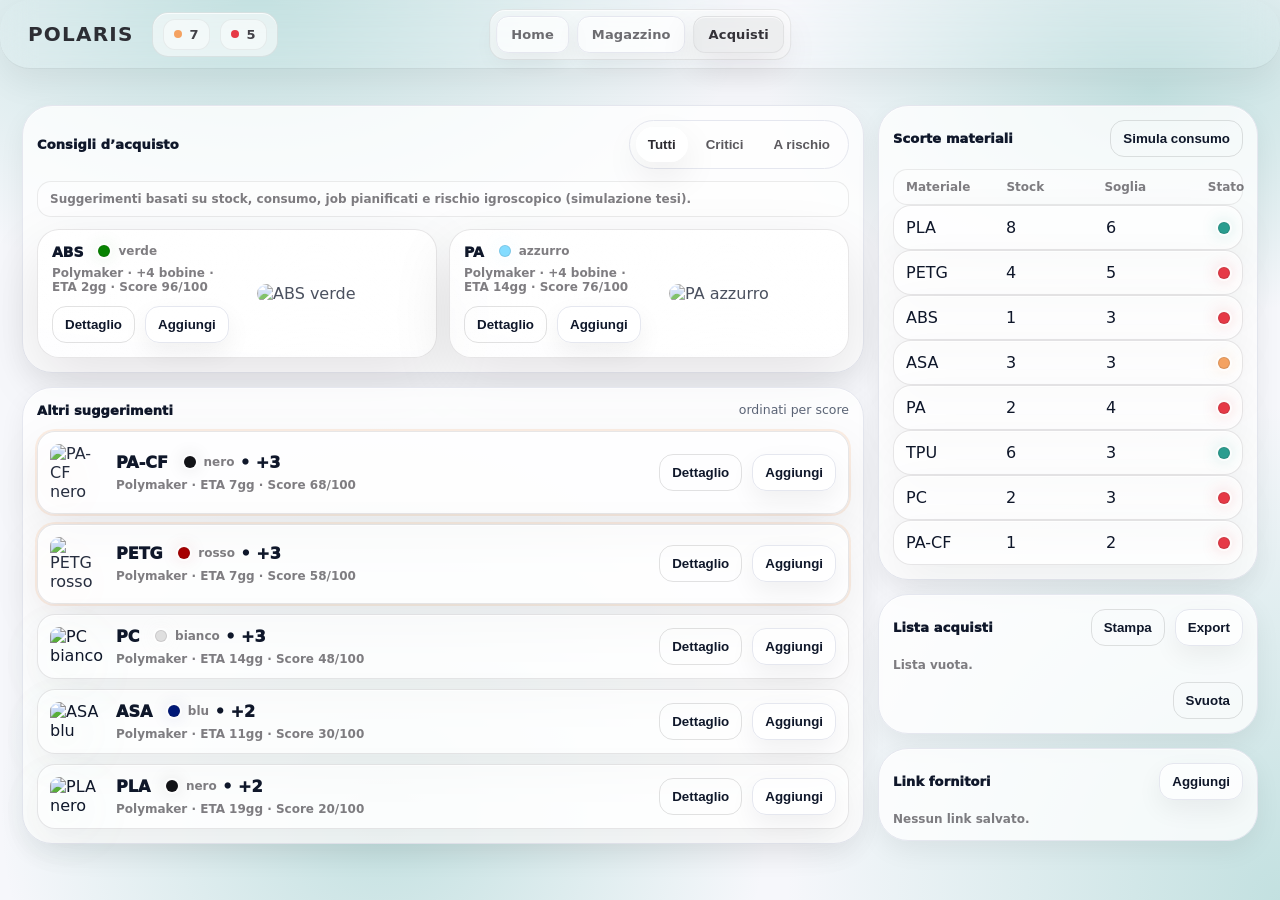
==== acquisti/index.html @ aa4308d7 "Changes to be committed: 	deleted:    AURA.code-workspace 	new file:   POLARIS.code-workspace 	modif" ====
<!doctype html>
<html lang="it">
<head>
  <meta charset="utf-8" />
  <meta name="viewport" content="width=device-width,initial-scale=1" />
  <title>POLARIS — Acquisti</title>

  <!-- Design system -->
  <link rel="stylesheet" href="../theme.css">
  <!-- Page styles -->
  <link rel="stylesheet" href="style.css">
</head>

<body>
  <header class="header header-nav">
    <div class="header-inner">
      <div class="brand">
        <div class="logo">POLARIS</div>
      </div>

      <nav class="nav" aria-label="Navigazione">
        <a class="nav-link" href="../index.html">Home</a>
        <a class="nav-link" href="../magazzino/index.html">Magazzino</a>
        <a class="nav-link is-active" href="./index.html">Acquisti</a>
      </nav>

      <!-- KPI compatti (dot + numero) -->
      <div class="kpis kpis-compact" aria-label="Sintesi acquisti">
        <div class="kpi kpi-compact" title="Suggerimenti">
          <span class="dot is-dry"></span>
          <span class="v" id="kSug">—</span>
        </div>
        <div class="kpi kpi-compact" title="Critici">
          <span class="dot is-err"></span>
          <span class="v" id="kLow">—</span>
        </div>
      </div>
      </div>
    </header>
    
  <div class="wrap">
    <main class="purchases purchases-b">
  <!-- LEFT -->
  <section class="left">
    <div class="card panel hero">
      <div class="panel-top">
        <h2>Consigli d’acquisto</h2>

        <div class="seg" role="tablist" aria-label="Filtri">
          <button class="seg-btn is-active" data-filter="all" role="tab">Tutti</button>
          <button class="seg-btn" data-filter="critical" role="tab">Critici</button>
          <button class="seg-btn" data-filter="soon" role="tab">A rischio</button>
        </div>
      </div>

      <div class="note">
        Suggerimenti basati su stock, consumo, job pianificati e rischio igroscopico (simulazione tesi).
      </div>

      <!-- HERO: top 2 -->
      <div id="heroSuggestions" class="hero-grid"></div>
    </div>

    <div class="card panel listwrap">
      <div class="panel-top">
        <h2>Altri suggerimenti</h2>
        <div class="muted mini">ordinati per score</div>
      </div>

      <!-- LIST: rest -->
      <div id="suggestions" class="rows"></div>

      <!-- Drawer -->
      <div id="drawer" class="drawer is-hidden" aria-live="polite">
        <div class="drawer-top">
          <div>
            <div class="drawer-title" id="dTitle">Dettaglio</div>
            <div class="drawer-sub" id="dSub">—</div>
          </div>

          <div class="drawer-actions">
            <button class="btn ghost" id="btnExportRec">Export JSON</button>
            <button class="btn" id="btnCloseDrawer">Chiudi</button>
          </div>
        </div>

        <div class="reasons" id="dReasons"></div>

        <div class="formula">
          <div class="formula-k">Score</div>
          <div class="formula-v">stock + consumo + job + igro + ETA (0–100)</div>
        </div>

        <pre class="json" id="dJson"></pre>
      </div>
    </div>
  </section>

  <!-- RIGHT rail -->
  <aside class="right stack">
    <section class="card panel">
      <div class="panel-top">
        <h2>Scorte materiali</h2>
        <button class="btn ghost" id="btnSim">Simula consumo</button>
      </div>

      <div class="table-head">
        <div>Materiale</div>
        <div class="right">Stock</div>
        <div class="right">Soglia</div>
        <div class="right">Stato</div>
      </div>

      <div id="stockList" class="table"></div>
    </section>

    <section class="card panel">
      <div class="panel-top">
        <h2>Lista acquisti</h2>
        <div class="panel-actions">
          <button class="btn ghost" id="btnPrint">Stampa</button>
          <button class="btn" id="btnExportList">Export</button>
        </div>
      </div>

      <div id="basket" class="basket"></div>
      <div class="basket-actions">
        <button class="btn ghost" id="btnClear">Svuota</button>
      </div>
    </section>

    <section class="card panel">
      <div class="panel-top">
        <h2>Link fornitori</h2>
        <button class="btn" id="btnAdd">Aggiungi</button>
      </div>

      <form id="linkForm" class="form is-hidden">
        <div class="field">
          <label>Materiale</label>
          <input id="fMat" placeholder="es. PLA" required />
        </div>
        <div class="field">
          <label>Nome link</label>
          <input id="fName" placeholder="es. Amazon — PLA Nero" required />
        </div>
        <div class="field">
          <label>URL</label>
          <input id="fUrl" placeholder="https://..." required />
        </div>

        <div class="form-actions">
          <button type="button" class="btn ghost" id="btnCancel">Annulla</button>
          <button class="btn" type="submit">Salva</button>
        </div>
      </form>

      <div id="links" class="links"></div>
    </section>
  </aside>
</main>
  </div>

  <script src="./app.js"></script>
</body>
</html>
---- theme.css ----
:root{
  /* POLARIS Light */
  --bg:#f6f7fb;
  --panel: rgba(255,255,255,0.78);
  --panelSolid:#ffffff;
  --card: rgba(255,255,255,0.90);
  --text:#0f172a;
  --muted:#5b6476;
  --line:#e5e7ef;

  /* Stati (riusabili ovunque) */
  --hi:#e63946;
  --md:#f4a261;
  --lo:#2a9d8f;
  --info:#3a86ff;

  --r:16px;
}

*{ box-sizing:border-box; }
html,body{ height:100%; }
body{
  margin:0;
  font-family: ui-sans-serif, system-ui, -apple-system, Segoe UI, Roboto, Helvetica, Arial;
  color:var(--text);
  background:
    radial-gradient(900px 520px at 20% 0%, #2a9d9040 0%, transparent 55%),
    radial-gradient(700px 420px at 90% 10%, #2a9d9040 0%, transparent 55%),
    radial-gradient(700px 700px at 30% 90%, #2a9d9040 0%, transparent 55%),
    radial-gradient(900px 900px at 100% 100%, #2a9d9040 0%, transparent 55%),
    var(--bg);
  background-attachment: fixed;
}

.wrap{ margin:0 auto; padding:22px; }

.header{
  display:flex; align-items:flex-start; justify-content:space-between; gap:16px;
  padding: 22px 22px 0px 22px;
  /*border:1px solid var(--line);*/
  border-radius: 30px;
  /*background: var(--panel);*/
  backdrop-filter: blur(10px);
}

.header-nav{
  position: relative;
  display: flex;
  align-items: center;
}

.brand .logo{
  font-size:20px;
  font-weight:1000;
  letter-spacing:.02em;
}

.nav{
  position: absolute;
  left: 50%;
  transform: translateX(-50%);
  display: flex;
  gap: 10px;
}

.nav-link{
  display:inline-flex;
  align-items:center;
  justify-content:center;
  padding:10px 14px;
  border-radius: 999px;
  border:1px solid var(--line);
  background: rgba(255,255,255,0.55);
  color: var(--text);
  text-decoration:none;
  font-weight: 900;
  font-size: 13px;
  letter-spacing: .01em;
  box-shadow: 0 10px 26px rgba(16,10,20,0.06), inset 0 1px 0 rgba(255,255,255,0.55);
}

.nav-link:hover{
  background: rgba(255,255,255,0.70);
}

.nav-link.is-active{
  background: rgba(255,255,255,0.82);
  box-shadow: 0 14px 36px rgba(16,10,20,0.10), inset 0 1px 0 rgba(255,255,255,0.60);
}

.title{ display:flex; flex-direction:column; gap:6px; }
.title h1{ margin:0; font-size:22px; letter-spacing:0.2px; }
.title p{ margin:0; color:var(--muted); font-size:13px; line-height:1.35; }

.panel{
  border:1px solid var(--line);
  border-radius: var(--r);
  background: var(--panel);
  padding:14px;
}

.kpis{
  display:flex;
  gap:10px;
  justify-content:flex-end;
  flex-wrap:nowrap;
  gap:10px;
}

.kpi{
  padding:10px 12px;
  display:flex;
  align-items:center;
  gap:10px;
  border-radius:999px;
  border:1px solid var(--line);
  background: rgba(255,255,255,0.55);
}

.kpi .l{
  font-size:11px;
  color:var(--muted);
}

.kpi .v{
  margin-top: 0;
  font-weight: 700;
  font-size: 13px;
  line-height: 1;
}

.input, .select{
  width:100%;
  padding:10px 12px;
  border-radius:12px;
  border:1px solid var(--line);
  background: rgba(255,255,255,0.85);
  color:var(--text);
  outline:none;
}
.input:focus, .select:focus{
  border-color: rgba(58,134,255,0.45);
  box-shadow: 0 0 0 3px rgba(58,134,255,0.12);
}

.btn{
  padding:10px 12px;
  border-radius:12px;
  border:1px solid var(--line);
  background: rgba(255,255,255,0.75);
  color:var(--text);
  font-weight:800;
  cursor:pointer;
}
.btn.primary{
  background: #111827;
  border-color: #111827;
  color: #fff;
}
.btn:active{ transform: translateY(1px); }

.chip, .tag{
  border:1px solid var(--line);
  background: rgba(255,255,255,0.65);
  border-radius:999px;
}

.dot{ width:10px; height:10px; border-radius:50%; display:inline-block; }
.dot.is-dry{ background: var(--md); }
.dot.is-done{ background: var(--lo); }
.dot.is-err{ background: var(--hi); }

.muted{ color:var(--muted); font-size:12.5px; line-height:1.35; }
.mono{
  font-family: ui-monospace, SFMono-Regular, Menlo, Monaco, Consolas, "Liberation Mono", "Courier New";
  letter-spacing:.04em;
}

/* =========================
   POLARIS Design System — Add-on
   ========================= */

:root{
  --r-sm: 12px;
  --r-md: 16px;   /* già usato come --r */
  --r-lg: 22px;
  --r-xl: 30px;

  --shadow-1: 0 10px 26px rgba(16,10,20,0.06);
  --shadow-2: 0 18px 50px rgba(16,10,20,0.08);
  --shadow-3: 0 28px 76px rgba(16,10,20,0.10);

  --glass: rgba(255,255,255,0.55);
  --glass-strong: rgba(255,255,255,0.72);
}

/* Card “soft-depth” riutilizzabile */
.card{
  border-radius: var(--r-xl);
  border: 1px solid var(--line);
  background:
    radial-gradient(760px 240px at 60% -20%, rgba(255,255,255,0.78), rgba(255,255,255,0.30) 55%, rgba(255,255,255,0.10) 100%),
    linear-gradient(180deg, rgba(255,255,255,0.82), rgba(255,255,255,0.62));
  box-shadow: var(--shadow-3), inset 0 1px 0 rgba(255,255,255,0.60);
}

/* Panel = contenitore più “tecnico” (glass) */
.panel{
  border-radius: var(--r-xl);
  border: 1px solid var(--line);
  background: var(--panel);
  box-shadow: var(--shadow-1), inset 0 1px 0 rgba(255,255,255,0.55);
}

/* Buttons: aggiungiamo varianti che in acquisti usi già */
.btn{
  box-shadow: var(--shadow-1), inset 0 1px 0 rgba(255,255,255,0.55);
  border-radius: 14px;
}
.btn.ghost{
  background: transparent;
  border-color: rgba(20,16,20,0.12);
  box-shadow: none;
}
.btn.ghost:hover{
  background: rgba(255,255,255,0.35);
}

/* KPI compatti: dot + numero (come vuoi tu in header) */
.kpis-compact{ gap: 12px; }
.kpi-compact{
  padding: 10px 12px;
  border-radius: 999px;
  background: var(--glass);
}
/* Stock status dot (OK / Limite / Sotto soglia) */
.state{
  display:flex;
  align-items:center;
  justify-content:flex-end;
}

.state-dot{
  width:10px;
  height:10px;
  border-radius:999px;
  display:inline-block;
  border: 1px solid rgba(20,16,20,0.12);
  box-shadow:
    0 0 0 2px rgba(255,255,255,0.75),
    0 0 16px rgba(0,0,0,0.10);
}

.state-dot.ok{
  background: var(--lo);
  box-shadow:
    0 0 0 2px rgba(255,255,255,0.75),
    0 0 16px color-mix(in srgb, var(--lo) 35%, transparent);
}

.state-dot.warn{
  background: var(--md);
  box-shadow:
    0 0 0 2px rgba(255,255,255,0.75),
    0 0 16px color-mix(in srgb, var(--md) 35%, transparent);
}

.state-dot.err{
  background: var(--hi);
  box-shadow:
    0 0 0 2px rgba(255,255,255,0.75),
    0 0 16px color-mix(in srgb, var(--hi) 35%, transparent);
}

/* ===== TOP BAR (POLARIS reference) ===== */
.header.header-nav{
  position: sticky;
  top: 0;
  z-index: 1000;

  /* barra full-width attaccata */
  padding: 0;
  width: 100%;

  /*background: rgba(255,255,255,0.82);*/
  backdrop-filter: blur(16px);

  border-bottom: 1px solid rgba(20,16,20,0.08);
  box-shadow: 0 14px 34px rgba(20,16,20,0.06);
}

/* wrapper interno per non attaccare tutto ai bordi */
.header.header-nav .header-inner{
  height: 68px;
  display: flex;
  align-items: center;
  justify-content: space-between;
  gap: 18px;

  /* puoi aumentare/diminuire questo, ma non è “padding dell’header” */
  padding: 0 28px;
}

/* ===== BRAND ===== */
.header.header-nav .logo{
  font-weight: 900;
  font-size: 20px;
  letter-spacing: .06em;
  color: rgba(21,19,26,0.88);
}

/* ===== NAV (pill group) ===== */
.header.header-nav .nav{
  display: flex;
  align-items: center;
  gap: 8px;

  padding: 6px;
  border-radius: 16px;

  background: rgba(255,255,255,0.55);
  border: 1px solid rgba(20,16,20,0.08);
  box-shadow: inset 0 1px 0 rgba(255,255,255,0.70);
}

.header.header-nav .nav-link{
  padding: 10px 14px;
  border-radius: 12px;
  text-decoration: none;

  font-size: 13px;
  font-weight: 600;
  color: rgba(21,19,26,0.62);

  transition: background .18s ease, color .18s ease;
}

.header.header-nav .nav-link:hover{
  background: rgba(20,16,20,0.05);
  color: rgba(21,19,26,0.78);
}

.header.header-nav .nav-link.is-active{
  background: rgba(20,16,20,0.06);
  color: rgba(21,19,26,0.86);
  border: 1px solid rgba(20,16,20,0.06);
}

/* ===== KPI CAPSULE RIGHT ===== */
.header.header-nav .kpis.kpis-compact{
  display: flex;
  align-items: center;
  gap: 10px;

  padding: 6px 10px;
  border-radius: 16px;

  background: rgba(255,255,255,0.55);
  border: 1px solid rgba(20,16,20,0.08);
  box-shadow: inset 0 1px 0 rgba(255,255,255,0.70);
}

.header.header-nav .kpi.kpi-compact{
  display: inline-flex;
  align-items: center;
  gap: 8px;

  padding: 8px 10px;
  border-radius: 12px;
  background: rgba(255,255,255,0.45);
  border: 1px solid rgba(20,16,20,0.06);
}

.header.header-nav .kpi.kpi-compact .v{
  font-weight: 700;
  font-size: 13px;
  color: rgba(21,19,26,0.80);
}

/* Dot compatibile con warn/err (se già li hai nel theme, puoi ometterli) */
.header.header-nav .dot{
  width: 8px;
  height: 8px;
  border-radius: 999px;
  display: inline-block;
}
.header.header-nav .dot.warn{ background: var(--md); box-shadow: 0 0 14px color-mix(in srgb, var(--md) 35%, transparent); }
.header.header-nav .dot.err{ background: var(--hi); box-shadow: 0 0 14px color-mix(in srgb, var(--hi) 35%, transparent); }
---- acquisti/style.css ----
/* POLARIS — Acquisti (solo pagina)
   Dipende da theme.css per: wrap/header/nav/panel/card/btn/kpis/dot/muted/mono
*/

/* Layout B */
.purchases-b{
  display:grid;
  grid-template-columns: 1fr 380px;
  gap:14px;
  margin-top:14px;
}

.purchases-b .left{
  display:flex;
  flex-direction:column;
  gap:14px;
}

.purchases-b .right{
  position: sticky;
  top: 92px;
  align-self:start;
}

.stack{
  display:flex;
  flex-direction:column;
  gap:14px;
}

.panel{ padding:14px; }

.panel-top{
  display:flex;
  align-items:center;
  justify-content:space-between;
  gap:10px;
  margin-bottom:12px;
}

.panel-actions{ display:flex; gap:10px; align-items:center; }

h2{
  margin:0;
  font-size:13px;
  font-weight:1000;
  letter-spacing:.01em;
}

.note{
  font-size:12px;
  font-weight:800;
  color: rgba(21,19,26,0.55);
  padding:10px 12px;
  border-radius: 14px;
  border:1px solid rgba(20,16,20,0.08);
  background: rgba(255,255,255,0.45);
  margin-bottom:12px;
}

/* Segment */
.seg{
  display:flex;
  gap:6px;
  padding:6px;
  border-radius:999px;
  border:1px solid var(--line);
  background: rgba(255,255,255,.55);
}
.seg-btn{
  border:0;
  background:transparent;
  padding:10px 12px;
  border-radius:999px;
  font-weight:900;
  cursor:pointer;
  color: rgba(21,19,26,0.70);
}
.seg-btn.is-active{
  background: rgba(255,255,255,0.82);
  box-shadow: 0 14px 36px rgba(16,10,20,0.08), inset 0 1px 0 rgba(255,255,255,0.6);
  color: rgba(21,19,26,0.90);
}

/* HERO */
.hero-grid{
  display:grid;
  grid-template-columns: 1fr 1fr;
  gap:12px;
  margin-top:12px;
}

.hero-card{
  border-radius: 22px;
  border:1px solid rgba(20,16,20,0.10);
  background:
    radial-gradient(520px 240px at 70% 0%, rgba(255,255,255,0.72), rgba(255,255,255,0.28) 55%, rgba(255,255,255,0.10) 100%),
    linear-gradient(180deg, rgba(255,255,255,0.74), rgba(255,255,255,0.52));
  box-shadow: 0 22px 60px rgba(16,10,20,0.10), inset 0 1px 0 rgba(255,255,255,0.60);
  padding:14px;

  display:grid;
  grid-template-columns: 1fr 170px;
  gap:14px;
  align-items:center;

  transition: transform .25s ease, box-shadow .25s ease;
}
.hero-card:hover{
  transform: translateY(-2px);
  box-shadow: 0 28px 76px rgba(16,10,20,0.12), inset 0 1px 0 rgba(255,255,255,0.60);
}

.sample{ display:flex; justify-content:center; align-items:center; }
.sample img{
  width:160px;
  height:auto;
  filter: drop-shadow(0 28px 38px rgba(0,0,0,0.22));
  animation: POLARISFloat 9s ease-in-out infinite;
}
@keyframes POLARISFloat{
  0%,100%{ transform: translateY(0); }
  50%{ transform: translateY(-6px); }
}

/* LIST rows */
.rows{
  display:flex;
  flex-direction:column;
  gap:10px;
  margin-top:12px;
}

.rowcard{
  padding:12px;
  border-radius:18px;
  border:1px solid rgba(20,16,20,0.10);
  background: rgba(255,255,255,0.66);
  box-shadow: 0 16px 44px rgba(16,10,20,0.06), inset 0 1px 0 rgba(255,255,255,0.60);
  display:flex;
  justify-content:space-between;
  gap:12px;
  align-items:center;

  transition: transform .25s ease, box-shadow .25s ease;
}
.rowcard:hover{ transform: translateY(-1px); }

.row-left{
  display:flex;
  align-items:center;
  gap:12px;
  min-width:0;
}
.row-left img{
  width:54px;
  height:auto;
  filter: drop-shadow(0 18px 26px rgba(0,0,0,0.18));
}

/* Stato sull’oggetto */
.hero-card.done  .sample img{ border-radius: 18px; filter: drop-shadow(0 34px 48px rgba(76,195,165,0.22)); }
.hero-card.dry   .sample img{ border-radius: 18px; opacity:0.88; filter: drop-shadow(0 34px 48px rgba(255,170,80,0.20)); }
.hero-card.err   .sample img{ border-radius: 18px; opacity:0.75; filter: drop-shadow(0 34px 48px rgba(240,90,90,0.18)); }

.rowcard.done img{ border-radius: 9px; filter: drop-shadow(0 18px 26px rgba(76,195,165,0.18)); }
.rowcard.dry  img{ border-radius: 9px; opacity:0.90; filter: drop-shadow(0 18px 26px rgba(255,170,80,0.16)); }
.rowcard.err  img{ border-radius: 9px; opacity:0.78; filter: drop-shadow(0 18px 26px rgba(240,90,90,0.14)); }

/* Priorità */
.rowcard.prio-high{
  box-shadow:
    0 20px 56px rgba(16,10,20,0.10),
    0 0 0 2px color-mix(in srgb, var(--hi) 18%, transparent),
    inset 0 1px 0 rgba(255,255,255,0.60);
}
.rowcard.prio-med{
  box-shadow:
    0 18px 50px rgba(16,10,20,0.08),
    0 0 0 2px color-mix(in srgb, var(--md) 16%, transparent),
    inset 0 1px 0 rgba(255,255,255,0.60);
}

/* Swatch colore */
.swatch{
  width:12px;
  height:12px;
  border-radius:999px;
  background: var(--swatch, #9aa3ad);
  box-shadow:
    0 0 0 2px rgba(255,255,255,0.70),
    0 0 18px color-mix(in srgb, var(--swatch, #9aa3ad) 18%, transparent);
  border: 1px solid rgba(20,16,20,0.10);
}
.colorline{
  display:inline-flex;
  align-items:center;
  gap:8px;
  margin-left:10px;
}
.colorname{
  font-size:12px;
  font-weight:900;
  color: rgba(21,19,26,0.55);
}

/* Drawer */
.drawer{
  margin-top:12px;
  padding:12px;
  border-radius:18px;
  border:1px solid rgba(20,16,20,0.10);
  background: rgba(255,255,255,0.62);
  box-shadow: 0 18px 50px rgba(16,10,20,0.06), inset 0 1px 0 rgba(255,255,255,0.60);
}
.drawer.is-hidden{ display:none; }

.drawer-top{
  display:flex;
  justify-content:space-between;
  gap:10px;
  align-items:flex-start;
  margin-bottom:10px;
}
.drawer-title{ font-weight:1000; font-size:13px; }
.drawer-sub{ margin-top:6px; font-size:12px; color: rgba(21,19,26,0.55); font-weight:800; }
.drawer-actions{ display:flex; gap:10px; align-items:center; }

.reasons{ display:flex; flex-direction:column; gap:8px; margin-bottom:10px; }
.reason{
  padding:10px 12px;
  border-radius:14px;
  border:1px solid rgba(20,16,20,0.10);
  background: rgba(255,255,255,0.70);
  font-weight:900;
  font-size:12px;
  color: rgba(21,19,26,0.72);
  line-height:1.35;
}

.formula{
  display:flex;
  align-items:center;
  justify-content:space-between;
  gap:10px;
  margin: 10px 0;
  padding:10px 12px;
  border-radius:14px;
  border:1px solid rgba(20,16,20,0.08);
  background: rgba(255,255,255,0.45);
}
.formula-k{ font-weight:1000; letter-spacing:.02em; color: rgba(21,19,26,0.70); }
.formula-v{ font-size:12px; font-weight:900; color: rgba(21,19,26,0.55); }

.json{
  margin:0;
  padding:12px;
  border-radius:14px;
  border:1px solid rgba(20,16,20,0.12);
  background: rgba(255,255,255,0.72);
  font-size:12px;
  line-height:1.35;
  color: rgba(21,19,26,0.80);
  overflow:auto;
}

/* STOCK table grid */
.table-head,
#stockList .tr{
  display:grid;
  grid-template-columns: 1fr 90px 90px 64px; /* ultima colonna per dot */
  gap:10px;
  align-items:center;
}

/* Allineamenti colonne tabella stock */

/* Materiale (1ª colonna) */
#stockList .tr > div:nth-child(1),
.table-head > div:nth-child(1){
  text-align: left;
}

/* Stock + Soglia (2ª e 3ª colonna) */
#stockList .tr > div:nth-child(2),
#stockList .tr > div:nth-child(3),
.table-head > div:nth-child(2),
.table-head > div:nth-child(3){
  text-align: center;
}

/* Stato (4ª colonna) */
#stockList .tr > div:nth-child(4),
.table-head > div:nth-child(4){
  text-align: right;
}

#stockList .tr > div:nth-child(2),
#stockList .tr > div:nth-child(3){
  font-variant-numeric: tabular-nums;
}

.table-head{
  padding:10px 12px;
  border-radius:14px;
  border:1px solid rgba(20,16,20,0.08);
  background: rgba(255,255,255,0.45);
  font-size:12px;
  font-weight:900;
  color: rgba(21,19,26,0.55);
}

#stockList .tr{
  padding:12px 12px;
  border-radius:18px;
  border:1px solid rgba(20,16,20,0.10);
  background: rgba(255,255,255,0.68);
  box-shadow: 0 16px 44px rgba(16,10,20,0.06), inset 0 1px 0 rgba(255,255,255,0.6);
}

/* cella stato: dot allineato e centrato */
#stockList .state{
  display:flex;
  justify-content:flex-end;
  align-items:center;
}


/* Basket + links */
.basket{ display:flex; flex-direction:column; gap:8px; margin-top:10px; }
.bitem{
  padding:12px;
  border-radius:18px;
  border:1px solid rgba(20,16,20,0.10);
  background: rgba(255,255,255,0.64);
  box-shadow: 0 16px 44px rgba(16,10,20,0.06), inset 0 1px 0 rgba(255,255,255,0.60);
  display:flex;
  justify-content:space-between;
  gap:10px;
}
.bitem .title{ font-weight:1000; }
.bitem .meta{ margin-top:6px; font-size:12px; color: rgba(21,19,26,0.55); font-weight:800; }
.basket-actions{ display:flex; justify-content:flex-end; margin-top:10px; }

.links{ display:flex; flex-direction:column; gap:8px; margin-top:10px; }
.link{
  padding:12px;
  border-radius:18px;
  border:1px solid rgba(20,16,20,0.10);
  background: rgba(255,255,255,0.64);
  box-shadow: 0 16px 44px rgba(16,10,20,0.06), inset 0 1px 0 rgba(255,255,255,0.60);
  display:flex;
  justify-content:space-between;
  gap:10px;
}
.link a{ color: rgba(21,19,26,0.82); text-decoration:none; font-weight:900; }
.link a:hover{ text-decoration:underline; }

/* Form */
.form{ margin-top:10px; display:flex; flex-direction:column; gap:10px; }
.form.is-hidden{ display:none; }
.field label{
  display:block;
  font-size:12px;
  font-weight:900;
  color: rgba(21,19,26,0.60);
  margin-bottom:6px;
}
.field input{
  width:100%;
  padding:12px 12px;
  border-radius: 14px;
  border:1px solid rgba(20,16,20,0.12);
  background: rgba(255,255,255,0.72);
  outline:none;
  font-weight:900;
  color: rgba(21,19,26,0.88);
  box-shadow: inset 0 1px 0 rgba(255,255,255,0.55);
}
.field input:focus{
  border-color: rgba(20,16,20,0.18);
  box-shadow: 0 0 0 6px rgba(21,19,26,0.06), inset 0 1px 0 rgba(255,255,255,0.55);
}
.form-actions{
  display:flex;
  justify-content:flex-end;
  gap:10px;
  margin-top:4px;
}

#stockList .state-dot{ width:12px; height:12px; }

/* Responsive */
@media (max-width: 980px){
  .purchases-b{ grid-template-columns: 1fr; }
  .purchases-b .right{ position: static; }
  .hero-grid{ grid-template-columns: 1fr; }
}
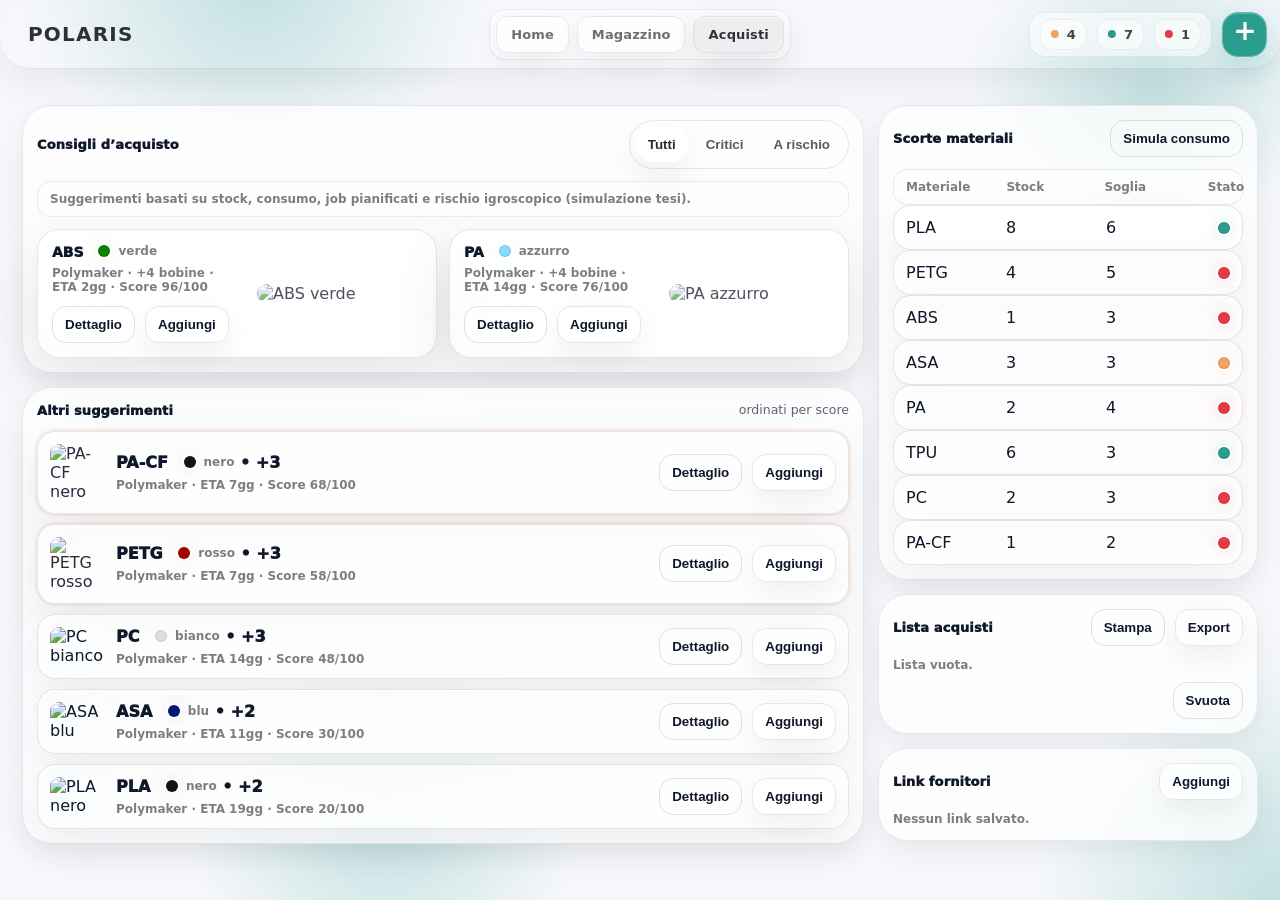
==== commit 1d54fcfb: "On branch main  Changes to be committed: 	modified:   acquisti/app.js 	modified:   acquisti/index.ht" ====
--- a/acquisti/index.html
+++ b/acquisti/index.html
@@ -25,18 +25,27 @@
       </nav>
 
       <!-- KPI compatti (dot + numero) -->
-      <div class="kpis kpis-compact" aria-label="Sintesi acquisti">
-        <div class="kpi kpi-compact" title="Suggerimenti">
+      <div class="nav-Kpi">
+       <div class="kpis kpis-compact" aria-label="Stato moduli">
+        <div class="kpi kpi-compact" title="Da essiccare">
           <span class="dot is-dry"></span>
-          <span class="v" id="kSug">—</span>
+          <span class="v">4</span>
         </div>
-        <div class="kpi kpi-compact" title="Critici">
-          <span class="dot is-err"></span>
-          <span class="v" id="kLow">—</span>
+        <div class="kpi kpi-compact" title="Essiccato">
+          <span class="dot is-done"></span>
+          <span class="v">7</span>
         </div>
+        <div class="kpi kpi-compact" title="Errore">
+         <span class="dot is-err"></span>
+         <span class="v">1</span>
+        </div>
+       </div>
+       <a class="header-cta" href="../aggiungi-modulo/index.html">
+  <span aria-hidden="true">+</span>
+</a>
       </div>
-      </div>
-    </header>
+    </div>
+  </header>
     
   <div class="wrap">
     <main class="purchases purchases-b">
--- a/theme.css
+++ b/theme.css
@@ -18,18 +18,24 @@
 }
 
 *{ box-sizing:border-box; }
-html,body{ height:100%; }
-body{
-  margin:0;
+html, body {
+  margin: 0;
+  width: 100%;
+  min-height: 100%;
+}
+
+body {
+  min-height: 100vh;
   font-family: ui-sans-serif, system-ui, -apple-system, Segoe UI, Roboto, Helvetica, Arial;
-  color:var(--text);
-  background:
-    radial-gradient(900px 520px at 20% 0%, #2a9d9040 0%, transparent 55%),
-    radial-gradient(700px 420px at 90% 10%, #2a9d9040 0%, transparent 55%),
-    radial-gradient(700px 700px at 30% 90%, #2a9d9040 0%, transparent 55%),
-    radial-gradient(900px 900px at 100% 100%, #2a9d9040 0%, transparent 55%),
-    var(--bg);
-  background-attachment: fixed;
+  color: var(--text);
+  background-color: var(--bg);
+  background-image:
+    radial-gradient(30vw 20vw at 20% 0%, #2a9d9040 0%, transparent 60%),
+    radial-gradient(24vw 18vw at 90% 10%, #2a9d9040 0%, transparent 60%),
+    radial-gradient(26vw 26vw at 30% 90%, #2a9d9040 0%, transparent 60%),
+    radial-gradient(32vw 32vw at 100% 100%, #2a9d9040 0%, transparent 60%);
+  background-repeat: no-repeat;
+  background-size: cover;
 }
 
 .wrap{ margin:0 auto; padding:22px; }
@@ -63,6 +69,15 @@
   gap: 10px;
 }
 
+.nav-Kpi{
+  position: absolute;
+  left: 100%;
+  transform: translateX(-100%);
+  display: flex;
+  gap: 10px;
+  padding-right: 13px;
+}
+
 .nav-link{
   display:inline-flex;
   align-items:center;
@@ -86,6 +101,44 @@
 .nav-link.is-active{
   background: rgba(255,255,255,0.82);
   box-shadow: 0 14px 36px rgba(16,10,20,0.10), inset 0 1px 0 rgba(255,255,255,0.60);
+}
+
+.header.header-nav .header-cta{
+  display:grid;
+  place-items:center;
+  width:45px;
+  height:45px;
+  padding:0px 0px 6px 1px;
+  flex:0 0 45px;
+  border-radius:16px;
+  text-decoration:none;
+  white-space:nowrap;
+
+  font-size:28px;
+  line-height:1;
+  font-weight:900;
+
+  color:#ffffff;
+  background: var(--lo);
+  border:1px solid color-mix(in srgb, var(--lo) 72%, #ffffff 28%);
+  box-shadow:
+    0 12px 26px rgba(42,157,143,0.20),
+    inset 0 1px 0 rgba(255,255,255,0.24);
+
+  transition:
+    transform .18s ease,
+    box-shadow .18s ease;
+}
+
+.header.header-nav .header-cta:hover{
+  transform: translateY(-1px);
+  box-shadow:
+    0 16px 32px rgba(42,157,143,0.24),
+    inset 0 1px 0 rgba(255,255,255,0.24);
+}
+
+.header.header-nav .header-cta:active{
+  transform: translateY(0);
 }
 
 .title{ display:flex; flex-direction:column; gap:6px; }
@@ -386,3 +439,41 @@
 }
 .header.header-nav .dot.warn{ background: var(--md); box-shadow: 0 0 14px color-mix(in srgb, var(--md) 35%, transparent); }
 .header.header-nav .dot.err{ background: var(--hi); box-shadow: 0 0 14px color-mix(in srgb, var(--hi) 35%, transparent); }
+
+.progress{
+  position:absolute;
+  right:11px;
+  bottom:15px;
+  width: 86px;
+  height: 54px;
+}
+
+.progress-ring{
+  position:absolute;
+  right:0;
+  bottom:0;
+  width: 35px;
+  height: 35px;
+  border-radius: 999px;
+  background: conic-gradient(currentColor 0deg calc(var(--p,85)*3.6deg), rgba(21,19,26,0.10) 0deg 360deg);
+  opacity: 0.22;
+  box-shadow: 0 16px 44px rgba(16,10,20,0.12);
+  -webkit-mask: radial-gradient(circle, transparent 58%, #000 60%);
+          mask: radial-gradient(circle, transparent 58%, #000 60%);
+}
+.progress-val{
+  position:absolute;
+  right:0;
+  bottom:4px;
+  font-weight: 1000;
+  font-size: 22px;
+  letter-spacing: -0.04em;
+  color: rgba(21,19,26,0.78);
+}
+.progress-val span{
+  font-size: 16px;
+  font-weight: 900;
+  color: rgba(21,19,26,0.45);
+  margin-left: 2px;
+}
+
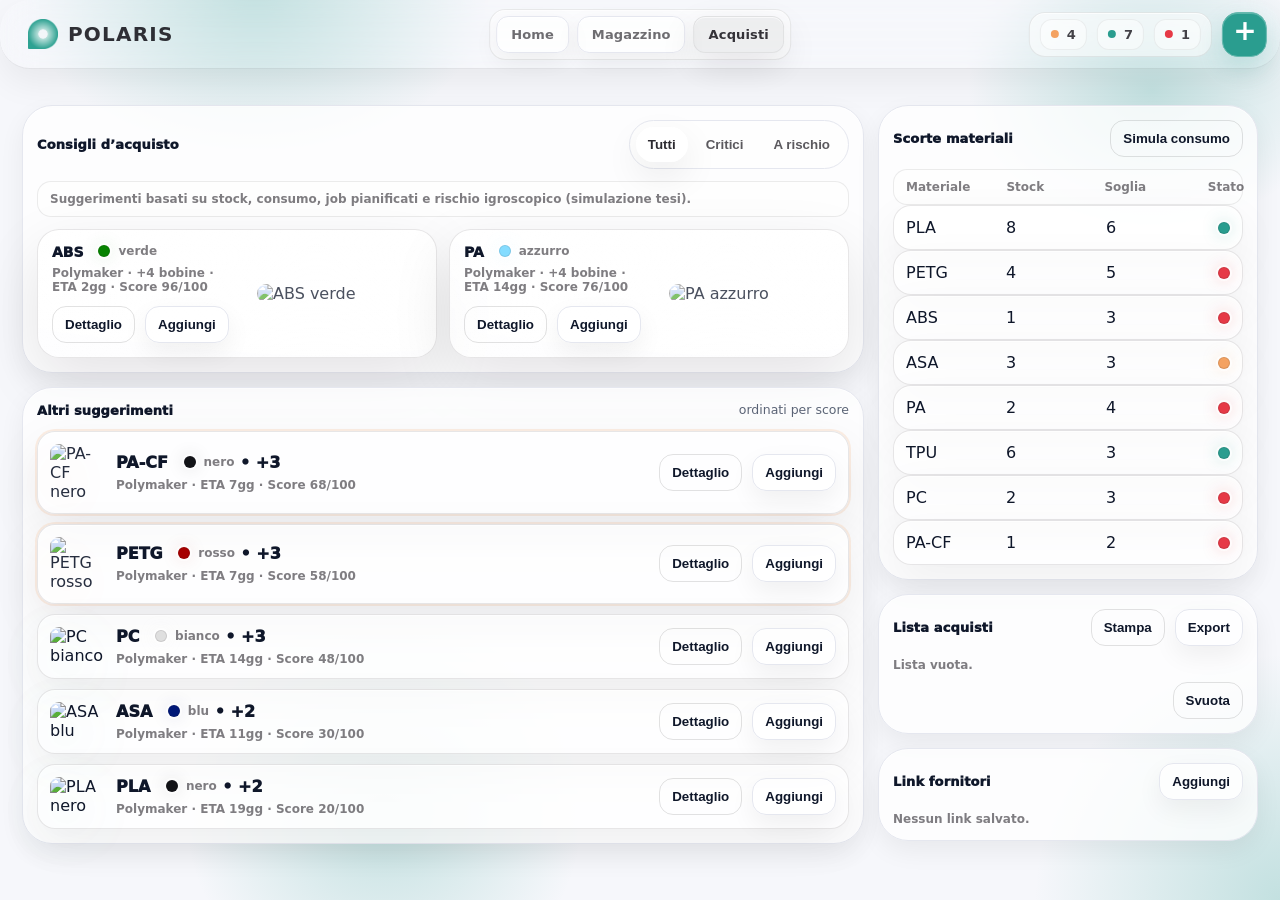
==== commit 6d3010c9: "On branch main  Changes to be committed: 	modified:   acquisti/index.html 	modified:   aggiungi-modu" ====
--- a/acquisti/index.html
+++ b/acquisti/index.html
@@ -15,7 +15,10 @@
   <header class="header header-nav">
     <div class="header-inner">
       <div class="brand">
-        <div class="logo">POLARIS</div>
+        <a href="../index.html" class="brand-link">
+          <img src="../polaris_logo.png" alt="Logo POLARIS" class="brand-mark">
+          <span class="logo">POLARIS</span>
+        </a>
       </div>
 
       <nav class="nav" aria-label="Navigazione">
--- a/theme.css
+++ b/theme.css
@@ -53,6 +53,33 @@
   position: relative;
   display: flex;
   align-items: center;
+}
+
+.brand{
+  display:flex;
+  align-items:center;
+}
+
+.brand-link{
+  display:inline-flex;
+  align-items:center;
+  gap:10px;
+  text-decoration:none;
+}
+
+.brand-mark{
+  width:30px;
+  height:30px;
+  object-fit:contain;
+  display:block;
+}
+
+.brand .logo{
+  font-size:20px;
+  font-weight:900;
+  letter-spacing:.02em;
+  color: var(--text);
+  line-height:1;
 }
 
 .brand .logo{
@@ -477,3 +504,154 @@
   margin-left: 2px;
 }
 
+
+
+/* =========================
+   GLOBAL RESPONSIVE — header / spacing / mobile nav
+   ========================= */
+@media (max-width: 1100px){
+  .header.header-nav .header-inner{
+    height: auto;
+    min-height: 68px;
+    padding: 14px 22px;
+    flex-wrap: wrap;
+    align-items: center;
+    justify-content: space-between;
+    row-gap: 12px;
+  }
+
+  .header.header-nav .brand,
+  .header.header-nav .nav,
+  .header.header-nav .nav-Kpi{
+    position: static;
+    left: auto;
+    transform: none;
+  }
+
+  .header.header-nav .nav{
+    order: 3;
+    width: 50%;
+    justify-content: center;
+    flex-wrap: wrap;
+  }
+
+  .header.header-nav .nav-Kpi{
+    margin-left: auto;
+    padding-right: 0;
+    align-items: center;
+  }
+}
+
+@media (max-width: 720px){
+  .wrap{
+    padding: 14px;
+  }
+
+  .header.header-nav{
+    backdrop-filter: blur(14px);
+  }
+
+  .header.header-nav .header-inner{
+    padding: 12px 14px 14px;
+    gap: 10px;
+    row-gap: 10px;
+  }
+
+  .brand-link{
+    gap: 8px;
+  }
+
+  .brand-mark{
+    width: 26px;
+    height: 26px;
+  }
+
+  .header.header-nav .logo{
+    font-size: 0px;
+    letter-spacing: .04em;
+  }
+
+  .header.header-nav .nav{
+    order: 2;
+    width: 45%;
+    padding: 4px;
+    gap: 3px;
+    border-radius: 14px;
+    justify-content: stretch;
+    display: grid;
+    grid-template-columns: repeat(3, minmax(0, 1fr));
+  }
+
+  .header.header-nav .nav-link{
+    min-width: 0;
+    width: 100%;
+    padding: 10px 12px;
+    font-size: 10px;
+    text-align: center;
+    justify-content: center;
+  }
+
+  .header.header-nav .nav-Kpi{
+    order: 3;
+    width: 40%;
+    margin-left: 0;
+    justify-content: space-between;
+    gap: 4px;
+  }
+
+  .header.header-nav .kpis.kpis-compact{
+    flex: 1 1 auto;
+    min-width: 0;
+    gap: 6px;
+    padding: 4px 4px;
+    justify-content: space-between;
+  }
+
+  .header.header-nav .kpi.kpi-compact{
+    flex: 1 1 0;
+    min-width: 0;
+    justify-content: center;
+    padding: 6px 4px;
+  }
+
+  .header.header-nav .kpi.kpi-compact .v{
+    font-size: 10px;
+  }
+
+  .header.header-nav .header-cta{
+    width: 30px;
+    height: 30px;
+    flex: 0 0 20px;
+    padding: 0 0 5px 0.5px;
+    font-size: 20px;
+    border-radius: 14px;
+  }
+}
+
+@media (max-width: 420px){
+  .wrap{
+    padding: 12px;
+  }
+
+  .header.header-nav .header-inner{
+    padding: 10px 12px 12px;
+  }
+
+  .header.header-nav .logo{
+    font-size: 15px;
+  }
+
+  .header.header-nav .nav-link{
+    font-size: 11px;
+    padding: 2px 2px;
+  }
+
+  .header.header-nav .kpis.kpis-compact{
+    gap: 4px;
+    padding: 0px;
+  }
+
+  .header.header-nav .kpi.kpi-compact{
+    padding: 8px 4px;
+  }
+}
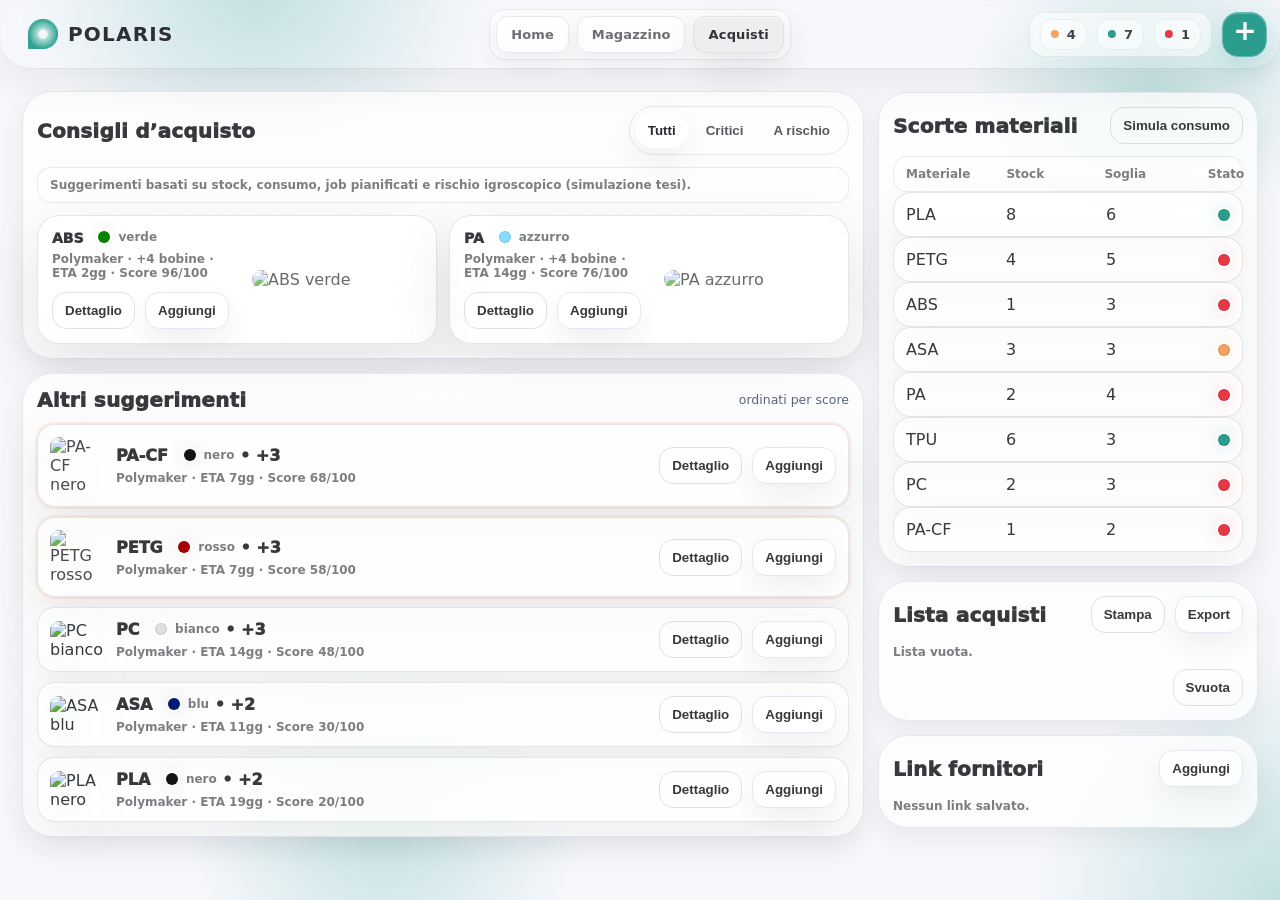
==== commit 23335361: "On branch main 	modified:   acquisti/index.html 	modified:   aggiungi-modulo/app.js 	modified:   agg" ====
--- a/acquisti/index.html
+++ b/acquisti/index.html
@@ -24,7 +24,7 @@
       <nav class="nav" aria-label="Navigazione">
         <a class="nav-link" href="../index.html">Home</a>
         <a class="nav-link" href="../magazzino/index.html">Magazzino</a>
-        <a class="nav-link is-active" href="./index.html">Acquisti</a>
+        <a class="nav-link is-active" href="index.html">Acquisti</a>
       </nav>
 
       <!-- KPI compatti (dot + numero) -->
--- a/theme.css
+++ b/theme.css
@@ -4,7 +4,7 @@
   --panel: rgba(255,255,255,0.78);
   --panelSolid:#ffffff;
   --card: rgba(255,255,255,0.90);
-  --text:#0f172a;
+  --text:#37393c;
   --muted:#5b6476;
   --line:#e5e7ef;
 
@@ -14,7 +14,7 @@
   --lo:#2a9d8f;
   --info:#3a86ff;
 
-  --r:16px;
+  --r:16px;color: rgb(91 95 103)
 }
 
 *{ box-sizing:border-box; }
@@ -511,13 +511,9 @@
    ========================= */
 @media (max-width: 1100px){
   .header.header-nav .header-inner{
+    width: 100vw;
     height: auto;
     min-height: 68px;
-    padding: 14px 22px;
-    flex-wrap: wrap;
-    align-items: center;
-    justify-content: space-between;
-    row-gap: 12px;
   }
 
   .header.header-nav .brand,
@@ -529,10 +525,8 @@
   }
 
   .header.header-nav .nav{
-    order: 3;
     width: 50%;
     justify-content: center;
-    flex-wrap: wrap;
   }
 
   .header.header-nav .nav-Kpi{
@@ -549,21 +543,23 @@
 
   .header.header-nav{
     backdrop-filter: blur(14px);
+    width: 100%;
   }
 
   .header.header-nav .header-inner{
+    width: 100vw;
     padding: 12px 14px 14px;
     gap: 10px;
     row-gap: 10px;
   }
 
   .brand-link{
-    gap: 8px;
+    gap: 6px;
   }
 
   .brand-mark{
-    width: 26px;
-    height: 26px;
+    width: 24px;
+    height: 24px;
   }
 
   .header.header-nav .logo{
@@ -597,12 +593,13 @@
     margin-left: 0;
     justify-content: space-between;
     gap: 4px;
+    border-radius: 13px;
   }
 
   .header.header-nav .kpis.kpis-compact{
     flex: 1 1 auto;
     min-width: 0;
-    gap: 6px;
+    gap: 3px;
     padding: 4px 4px;
     justify-content: space-between;
   }
@@ -611,7 +608,7 @@
     flex: 1 1 0;
     min-width: 0;
     justify-content: center;
-    padding: 6px 4px;
+    padding: 11.5px 4px;
   }
 
   .header.header-nav .kpi.kpi-compact .v{
@@ -620,11 +617,11 @@
 
   .header.header-nav .header-cta{
     width: 30px;
-    height: 30px;
+    height: 30%;
     flex: 0 0 20px;
     padding: 0 0 5px 0.5px;
     font-size: 20px;
-    border-radius: 14px;
+    border-radius: 12px;
   }
 }
 
@@ -634,21 +631,32 @@
   }
 
   .header.header-nav .header-inner{
-    padding: 10px 12px 12px;
+    width: 100%;
+    
   }
 
   .header.header-nav .logo{
-    font-size: 15px;
+    font-size: 0px;
   }
 
   .header.header-nav .nav-link{
-    font-size: 11px;
-    padding: 2px 2px;
-  }
+    font-size: 9px;
+    padding: 7px 9px;
+  }
+
+  .header.header-nav .kpi.kpi-compact .v {
+        font-size: 9px;
+    }
+
+  .header.header-nav .dot {
+    width: 6px;
+    height: 6px;
+  } 
 
   .header.header-nav .kpis.kpis-compact{
-    gap: 4px;
-    padding: 0px;
+    gap: 2px;
+    padding: 3px;
+    width: 30%;
   }
 
   .header.header-nav .kpi.kpi-compact{
--- a/acquisti/style.css
+++ b/acquisti/style.css
@@ -7,7 +7,6 @@
   display:grid;
   grid-template-columns: 1fr 380px;
   gap:14px;
-  margin-top:14px;
 }
 
 .purchases-b .left{
@@ -42,7 +41,7 @@
 
 h2{
   margin:0;
-  font-size:13px;
+  font-size:20px;
   font-weight:1000;
   letter-spacing:.01em;
 }
@@ -111,7 +110,7 @@
   box-shadow: 0 28px 76px rgba(16,10,20,0.12), inset 0 1px 0 rgba(255,255,255,0.60);
 }
 
-.sample{ display:flex; justify-content:center; align-items:center; }
+.sample{ justify-content:right; align-items:center; }
 .sample img{
   width:160px;
   height:auto;
@@ -390,9 +389,606 @@
 
 #stockList .state-dot{ width:12px; height:12px; }
 
-/* Responsive */
+/* ---------- Responsive magazzino ---------- */
+
+@media (max-width: 1200px){
+  .grid{
+    grid-template-columns: repeat(3, minmax(0, 1fr));
+    grid-template-rows: none;
+    grid-auto-rows: minmax(220px, 1fr);
+  }
+
+  .material-name{
+    font-size: 20px;
+  }
+
+  .silhouette-wrap{
+    width: 58%;
+    height: 58%;
+  }
+}
+
+@media (max-width: 900px){
+  .page{
+    padding: 12px 0;
+  }
+
+  .grid{
+    grid-template-columns: repeat(2, minmax(0, 1fr));
+    grid-auto-rows: minmax(220px, 240px);
+    gap: 12px;
+  }
+
+  .tile,
+  .tile::before{
+    border-radius: 26px;
+  }
+
+  .tile-head{
+    top: 14px;
+    left: 14px;
+    right: 14px;
+  }
+
+  .tile-foot{
+    left: 14px;
+    right: 14px;
+    bottom: 16px;
+  }
+
+  .material-name{
+    left: 2px;
+    font-size: 18px;
+  }
+
+  .badge{
+    right: 0;
+    gap: 8px;
+    padding: 4px 7px;
+    font-size: 11px;
+  }
+
+  .badge .dot{
+    width: 9px;
+    height: 9px;
+  }
+
+  .silhouette-wrap,
+  .add-tile .add-silhouette-wrap{
+    transform: translate(-2%);
+    width: 60%;
+    height: 60%;
+  }
+
+  .silhouette{
+    width: 84%;
+  }
+
+  .module-id{
+    left: 4px;
+    bottom: 20px;
+    font-size: 11px;
+    letter-spacing: 0.06em;
+  }
+
+  .palette8{
+    width: 88%;
+    height: 14px;
+    padding: 3px;
+    gap: 3px;
+  }
+
+  .progress{
+    right: 4px;
+    bottom: 13px;
+    width: 74px;
+    height: 46px;
+  }
+
+  .progress-ring{
+    width: 31px;
+    height: 31px;
+  }
+
+  .progress-val{
+    font-size: 20px;
+  }
+
+  .progress-val span{
+    font-size: 14px;
+  }
+}
+
+@media (max-width: 640px){
+  .page{
+    padding: 10px 0;
+  }
+
+  .grid{
+    grid-template-columns: minmax(0, 1fr);
+    grid-auto-rows: minmax(220px, auto);
+    gap: 12px;
+  }
+
+  .tile,
+  .tile::before{
+    border-radius: 24px;
+  }
+
+  .tile{
+    min-height: 228px;
+  }
+
+  .tile-head{
+    top: 13px;
+    left: 13px;
+    right: 13px;
+  }
+
+  .tile-foot{
+    left: 13px;
+    right: 13px;
+    bottom: 14px;
+    height: 50px;
+  }
+
+  .material-name{
+    max-width: calc(100% - 112px);
+    font-size: 17px;
+    line-height: 1.05;
+  }
+
+  .badge{
+    top: -1px;
+    gap: 7px;
+    padding: 4px 7px;
+    font-size: 10px;
+  }
+
+  .badge .dot{
+    width: 8px;
+    height: 8px;
+  }
+
+  .silhouette-wrap,
+  .add-tile .add-silhouette-wrap{
+    transform: translate(0);
+    width: 62%;
+    height: 62%;
+  }
+
+  .silhouette{
+    width: 86%;
+    max-width: 300px;
+    filter:
+      drop-shadow(0 14px 28px rgba(16,10,20,0.18))
+      drop-shadow(0 3px 6px rgba(16,10,20,0.10));
+  }
+
+  .module-id{
+    left: 2px;
+    bottom: 18px;
+    font-size: 10px;
+  }
+
+  .palette8{
+    width: 84%;
+    height: 13px;
+    padding: 3px;
+  }
+
+  .progress{
+    right: 2px;
+    bottom: 11px;
+    width: 68px;
+    height: 42px;
+  }
+
+  .progress-ring{
+    width: 28px;
+    height: 28px;
+  }
+
+  .progress-val{
+    bottom: 3px;
+    font-size: 18px;
+  }
+
+  .progress-val span{
+    font-size: 12px;
+    margin-left: 1px;
+  }
+
+  .add-plus{
+    right: 2px;
+    bottom: 4px;
+    width: 30px;
+    height: 30px;
+    font-size: 21px;
+  }
+}
+
+@media (max-width: 420px){
+  .grid{
+    gap: 10px;
+  }
+
+  .tile,
+  .tile::before{
+    border-radius: 22px;
+  }
+
+  .tile{
+    min-height: 214px;
+  }
+
+  .material-name{
+    max-width: calc(100% - 104px);
+    font-size: 16px;
+  }
+
+  .badge{
+    padding: 3px 6px;
+    font-size: 9px;
+  }
+
+  .silhouette-wrap,
+  .add-tile .add-silhouette-wrap{
+    width: 64%;
+    height: 64%;
+  }
+
+  .silhouette{
+    width: 88%;
+    max-width: 270px;
+  }
+
+  .tile-foot{
+    bottom: 12px;
+    height: 46px;
+  }
+
+  .module-id{
+    bottom: 16px;
+    letter-spacing: 0.04em;
+  }
+
+  .palette8{
+    width: 82%;
+    height: 12px;
+    gap: 2px;
+  }
+
+  .progress{
+    width: 62px;
+    height: 38px;
+  }
+
+  .progress-ring{
+    width: 25px;
+    height: 25px;
+  }
+
+  .progress-val{
+    font-size: 16px;
+  }
+
+  .progress-val span{
+    font-size: 11px;
+  }
+}
+
+/* ---------- Responsive magazzino: final overrides ---------- */
+
+.tile-link,
+.add-tile-link{
+  display:block;
+  width:100%;
+  height:100%;
+  position:relative;
+}
+
+.grid{
+  align-content:start;
+}
+
+@media (max-width: 1200px){
+  .grid{
+    grid-template-columns: repeat(3, minmax(0, 1fr));
+    grid-template-rows: none;
+    grid-auto-rows: minmax(220px, 1fr);
+  }
+}
+
+@media (max-width: 900px){
+  .grid{
+    grid-template-columns: repeat(2, minmax(0, 1fr));
+    grid-auto-rows: minmax(224px, 240px);
+  }
+
+  .material-name{
+    max-width: calc(100% - 136px);
+  }
+
+  .badge{
+    max-width: max-content;
+  }
+}
+
+@media (max-width: 640px){
+  .grid{
+    grid-template-columns: minmax(0, 1fr);
+    grid-auto-rows: minmax(220px, auto);
+  }
+
+  .tile-link,
+  .add-tile-link{
+    min-height: inherit;
+  }
+
+  .material-name{
+    max-width: calc(100% - 114px);
+  }
+}
+
+@media (max-width: 420px){
+  .material-name{
+    max-width: calc(100% - 106px);
+  }
+
+  .badge{
+    gap: 5px;
+  }
+}
+
+/* Responsive refinements — Acquisti */
+.purchases-b .panel,
+.purchases-b .panel-top,
+.purchases-b .hero-card,
+.purchases-b .rowcard,
+.purchases-b .drawer-top,
+.purchases-b .bitem,
+.purchases-b .link,
+.purchases-b .formula{
+  min-width: 0;
+}
+
+.row-left > div,
+.bitem > div,
+.link > div,
+.drawer-top > div:first-child{
+  min-width: 0;
+}
+
+#stockList .tr > div:nth-child(1){
+  overflow: hidden;
+  text-overflow: ellipsis;
+  white-space: nowrap;
+}
+
+@media (max-width: 1180px){
+  .purchases-b{
+    grid-template-columns: minmax(2, 2fr) 340px;
+  }
+
+  .hero-card{
+    grid-template-columns: minmax(2, 2fr) 140px;
+    gap: 12px;
+  }
+
+  .sample img{
+    width: 132px;
+  }
+}
+
 @media (max-width: 980px){
-  .purchases-b{ grid-template-columns: 1fr; }
-  .purchases-b .right{ position: static; }
-  .hero-grid{ grid-template-columns: 1fr; }
-}
+  .purchases-b{
+    grid-template-columns: 2fr;
+  }
+
+  .purchases-b .right{
+    position: static;
+    top: auto;
+  }
+
+  .hero-grid{
+    grid-template-columns: 2fr;
+  }
+}
+
+@media (max-width: 760px){
+  .panel{
+    padding: 12px;
+  }
+
+  .panel-top{
+    flex-direction: column;
+    align-items: stretch;
+    gap: 12px;
+  }
+
+  .panel-actions,
+  .drawer-actions,
+  .form-actions{
+    flex-wrap: wrap;
+    width: 100%;
+  }
+
+  .panel-actions .btn,
+  .drawer-actions .btn,
+  .form-actions .btn{
+    flex: 1 1 160px;
+  }
+
+  .seg{
+    width: 100%;
+    flex-wrap: wrap;
+    border-radius: 18px;
+  }
+
+  .seg-btn{
+    flex: 1 1 calc(33.333% - 6px);
+    text-align: center;
+    padding: 10px 10px;
+  }
+
+  .hero-card{
+    text-align: left;
+  }
+
+  .sample{
+    justify-content: flex-start;
+  }
+
+  .sample img{
+    width: 116px;
+  }
+
+  .rowcard,
+  .bitem,
+  .link,
+  .drawer-top,
+  .formula{
+    flex-direction: column;
+    align-items: stretch;
+  }
+
+  .rowcard > div:last-child,
+  .bitem > .btn,
+  .link > .btn{
+    width: 100%;
+  }
+
+  .rowcard > div:last-child{
+    display: flex;
+    flex-wrap: wrap;
+    gap: 10px;
+  }
+
+  .rowcard > div:last-child .btn{
+    flex: 1 1 140px;
+  }
+
+  .table-head,
+  #stockList .tr{
+    grid-template-columns: minmax(2, 2fr) 72px 72px 54px;
+    gap: 8px;
+  }
+
+  .table-head,
+  #stockList .tr,
+  .drawer-sub,
+  .formula-v,
+  .json,
+  .note,
+  .bitem .meta,
+  .colorname,
+  .field label{
+    font-size: 11px;
+  }
+}
+
+@media (max-width: 520px){
+  .purchases-b{
+    gap: 12px;
+    margin-top: 12px;
+  }
+
+  .purchases-b .left,
+  .stack{
+    gap: 12px;
+  }
+
+  .panel{
+    padding: 10px;
+    border-radius: 18px;
+  }
+
+  h2,
+  .drawer-title{
+    font-size: 12px;
+  }
+
+  .hero-grid,
+  .rows,
+  .basket,
+  .links,
+  .reasons{
+    gap: 8px;
+  }
+
+  .hero-card,
+  .rowcard,
+  .bitem,
+  .link,
+  .drawer,
+  #stockList .tr{
+    padding: 10px;
+    border-radius: 16px;
+  }
+
+  .row-left{
+    align-items: flex-start;
+  }
+
+  .row-left img{
+    width: 46px;
+  }
+
+  .sample img{
+    width: 96px;
+  }
+
+  .colorline{
+    display: inline-flex;
+    margin-left: 8px;
+    gap: 6px;
+    vertical-align: middle;
+  }
+
+  .swatch{
+    width: 10px;
+    height: 10px;
+  }
+
+  .table-head,
+  #stockList .tr{
+    grid-template-columns: minmax(2, 2fr) 58px 58px 42px;
+    gap: 6px;
+    padding-left: 10px;
+    padding-right: 10px;
+  }
+
+  #stockList .state-dot{
+    width: 10px;
+    height: 10px;
+  }
+
+  .field input{
+    padding: 11px 12px;
+  }
+}
+
+@media (max-width: 380px){
+  .seg-btn{
+    flex-basis: 100%;
+  }
+
+  .rowcard > div:last-child .btn,
+  .panel-actions .btn,
+  .drawer-actions .btn,
+  .form-actions .btn{
+    flex-basis: 100%;
+  }
+
+  .table-head,
+  #stockList .tr{
+    grid-template-columns: minmax(2, 2fr) 50px 50px 36px;
+  }
+
+  .colorline{
+    display: flex;
+    margin-left: 0;
+    margin-top: 6px;
+  }
+}
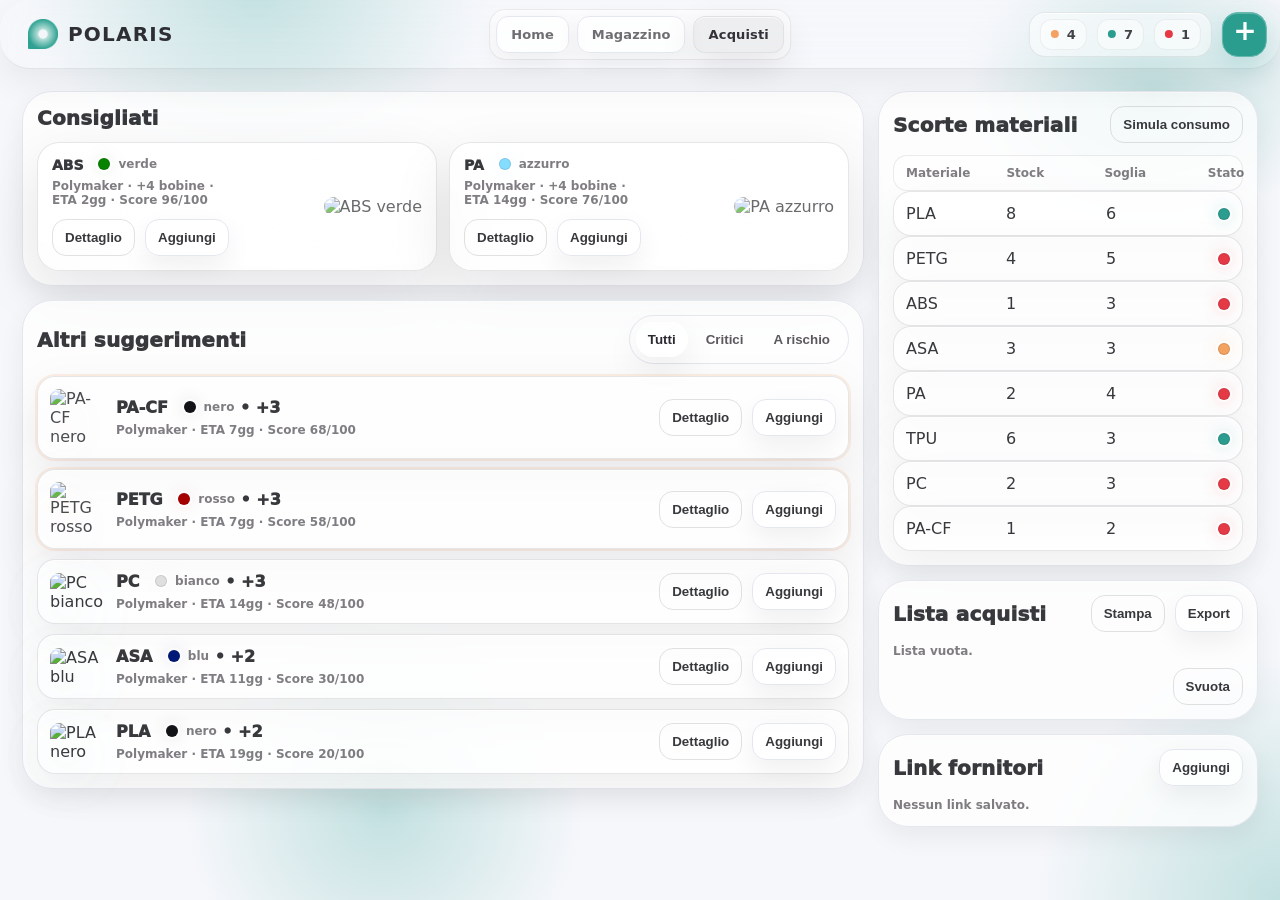
==== commit 56221581: "On branch main 	modified:   acquisti/index.html 	modified:   acquisti/style.css 	modified:   aggiung" ====
--- a/acquisti/index.html
+++ b/acquisti/index.html
@@ -56,17 +56,7 @@
   <section class="left">
     <div class="card panel hero">
       <div class="panel-top">
-        <h2>Consigli d’acquisto</h2>
-
-        <div class="seg" role="tablist" aria-label="Filtri">
-          <button class="seg-btn is-active" data-filter="all" role="tab">Tutti</button>
-          <button class="seg-btn" data-filter="critical" role="tab">Critici</button>
-          <button class="seg-btn" data-filter="soon" role="tab">A rischio</button>
-        </div>
-      </div>
-
-      <div class="note">
-        Suggerimenti basati su stock, consumo, job pianificati e rischio igroscopico (simulazione tesi).
+        <h2>Consigliati</h2>
       </div>
 
       <!-- HERO: top 2 -->
@@ -76,7 +66,11 @@
     <div class="card panel listwrap">
       <div class="panel-top">
         <h2>Altri suggerimenti</h2>
-        <div class="muted mini">ordinati per score</div>
+        <div class="seg" role="tablist" aria-label="Filtri">
+          <button class="seg-btn is-active" data-filter="all" role="tab">Tutti</button>
+          <button class="seg-btn" data-filter="critical" role="tab">Critici</button>
+          <button class="seg-btn" data-filter="soon" role="tab">A rischio</button>
+        </div>
       </div>
 
       <!-- LIST: rest -->
--- a/theme.css
+++ b/theme.css
@@ -181,7 +181,6 @@
 
 .kpis{
   display:flex;
-  gap:10px;
   justify-content:flex-end;
   flex-wrap:nowrap;
   gap:10px;
@@ -525,7 +524,6 @@
   }
 
   .header.header-nav .nav{
-    width: 50%;
     justify-content: center;
   }
 
--- a/acquisti/style.css
+++ b/acquisti/style.css
@@ -110,7 +110,7 @@
   box-shadow: 0 28px 76px rgba(16,10,20,0.12), inset 0 1px 0 rgba(255,255,255,0.60);
 }
 
-.sample{ justify-content:right; align-items:center; }
+.sample{align-items:center; text-align: right;}
 .sample img{
   width:160px;
   height:auto;
@@ -824,12 +824,14 @@
     width: 100%;
     flex-wrap: wrap;
     border-radius: 18px;
+    min-height: 40px;
   }
 
   .seg-btn{
     flex: 1 1 calc(33.333% - 6px);
     text-align: center;
-    padding: 10px 10px;
+    padding: 5px 5px;
+    max-height: 30px;
   }
 
   .hero-card{
@@ -927,6 +929,11 @@
     border-radius: 16px;
   }
 
+  .sample {
+    text-align: center;
+    transform: translate(-10%);
+  }
+
   .row-left{
     align-items: flex-start;
   }
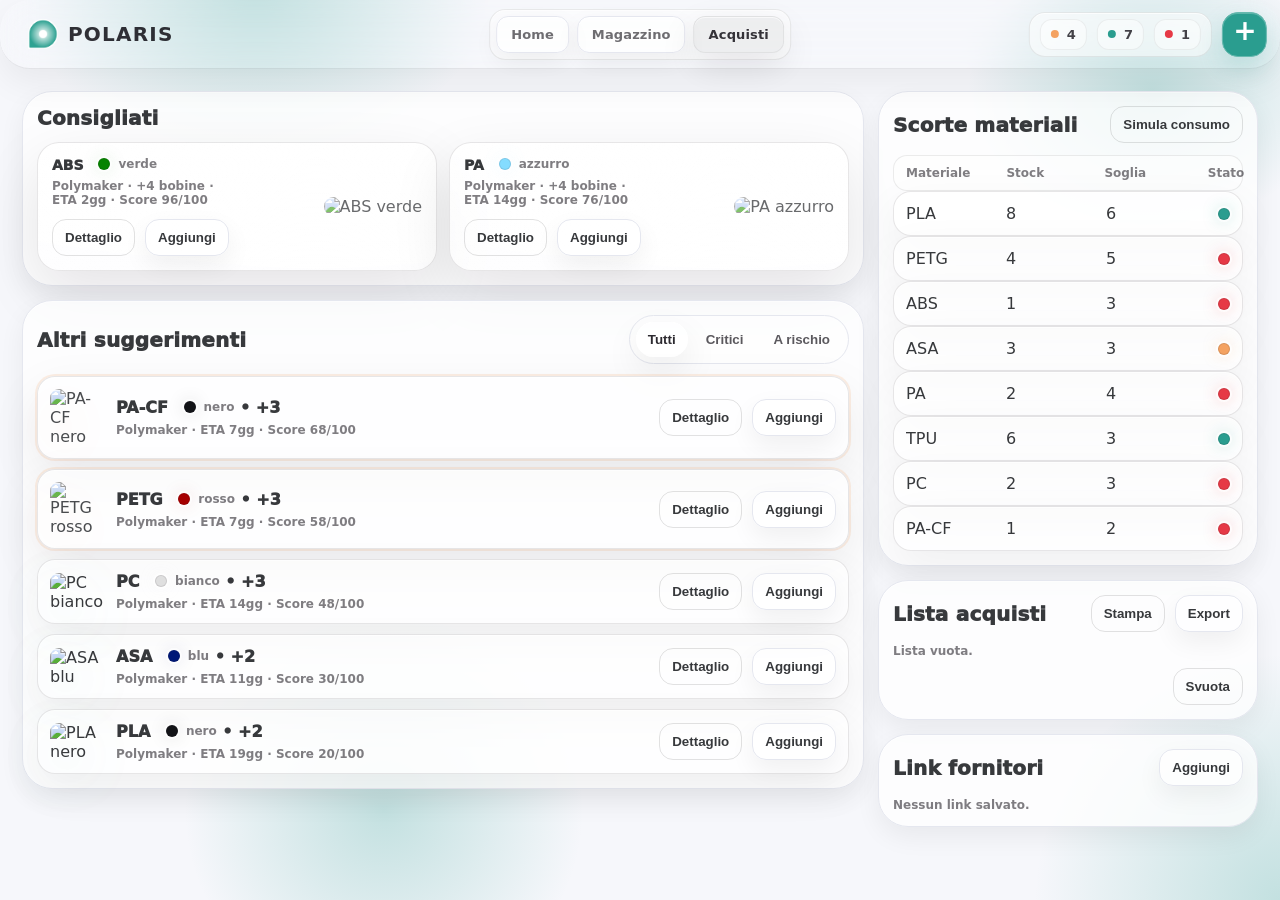
==== commit 8132ff58: "modified:   acquisti/index.html 	modified:   aggiungi-modulo/index.html 	modified:   index.html 	mod" ====
--- a/acquisti/index.html
+++ b/acquisti/index.html
@@ -3,11 +3,11 @@
 <head>
   <meta charset="utf-8" />
   <meta name="viewport" content="width=device-width,initial-scale=1" />
-  <title>POLARIS — Acquisti</title>
+  <title>POLARIS</title>
 
-  <!-- Design system -->
+  
+  <link rel="icon" type="image/png" href="../polaris_ico.png" />
   <link rel="stylesheet" href="../theme.css">
-  <!-- Page styles -->
   <link rel="stylesheet" href="style.css">
 </head>
 
@@ -16,7 +16,7 @@
     <div class="header-inner">
       <div class="brand">
         <a href="../index.html" class="brand-link">
-          <img src="../polaris_logo.png" alt="Logo POLARIS" class="brand-mark">
+          <img src="../polaris_ico.png" alt="Logo POLARIS" class="brand-mark">
           <span class="logo">POLARIS</span>
         </a>
       </div>
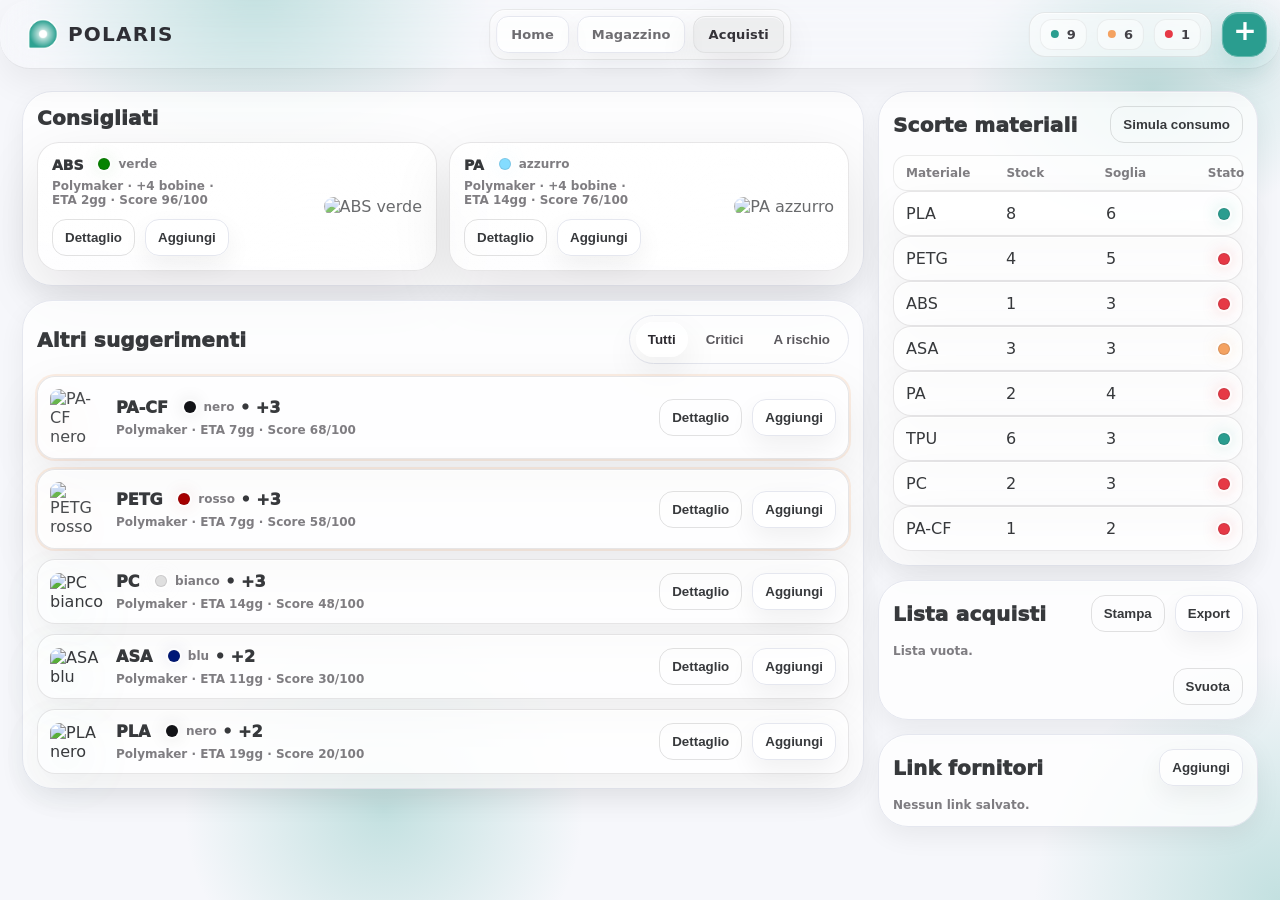
==== commit 9e44861d: "On branch main  Changes to be committed: 	modified:   acquisti/index.html 	modified:   index.html  m" ====
--- a/acquisti/index.html
+++ b/acquisti/index.html
@@ -30,13 +30,13 @@
       <!-- KPI compatti (dot + numero) -->
       <div class="nav-Kpi">
        <div class="kpis kpis-compact" aria-label="Stato moduli">
+        <div class="kpi kpi-compact" title="Essiccato">
+          <span class="dot is-done"></span>
+          <span class="v">9</span>
+        </div>
         <div class="kpi kpi-compact" title="Da essiccare">
           <span class="dot is-dry"></span>
-          <span class="v">4</span>
-        </div>
-        <div class="kpi kpi-compact" title="Essiccato">
-          <span class="dot is-done"></span>
-          <span class="v">7</span>
+          <span class="v">6</span>
         </div>
         <div class="kpi kpi-compact" title="Errore">
          <span class="dot is-err"></span>
